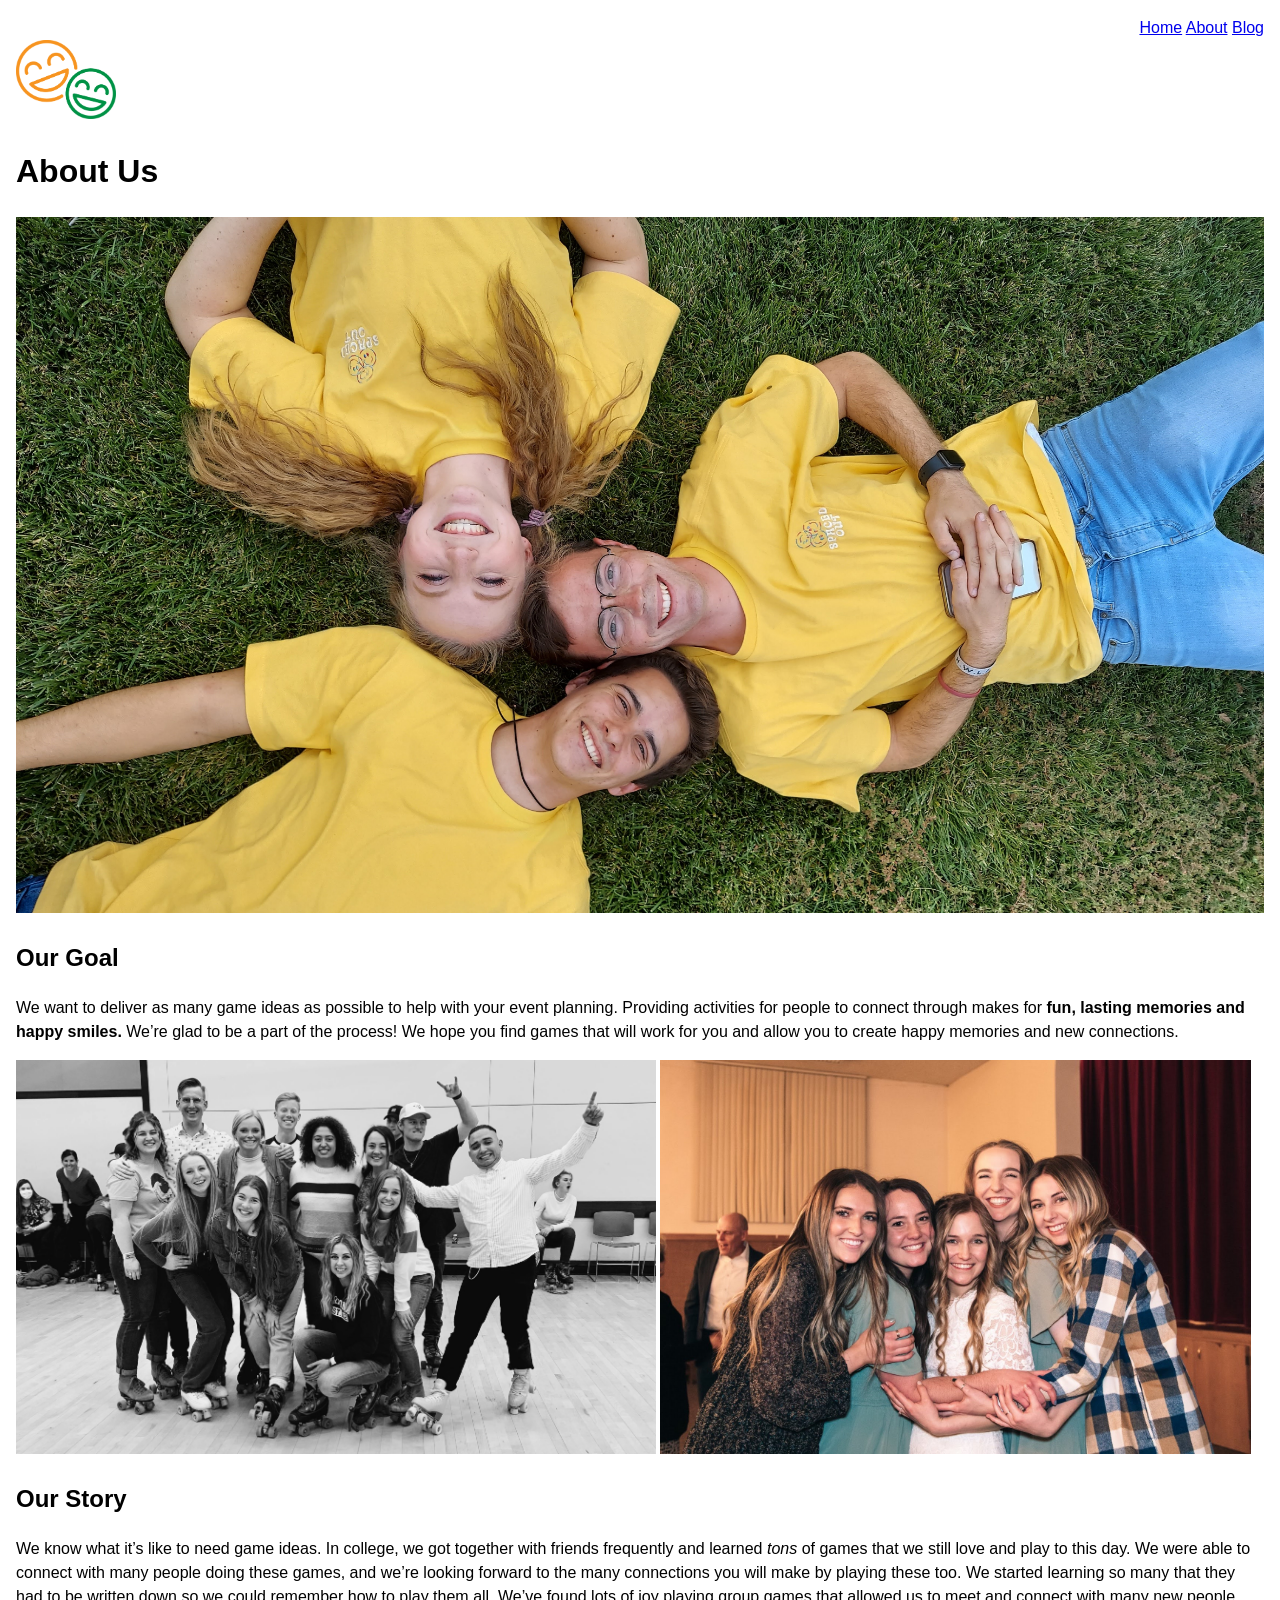
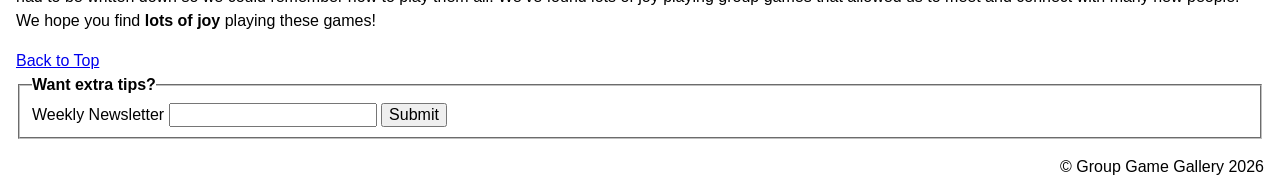
==== about.html @ 36cc520c "Initial commit" ====
<!doctype html>
<html class="no-js" lang="en">

<head>
  <meta charset="utf-8">
  <title>About Us</title>
  <meta name="description" content="How we started giving group games with no prep for free">
  <meta name="viewport" content="width=device-width, initial-scale=1, minimum-scale=1" />
  
  <!-- Defines preview content that will be displayed when your site is linked on twitter, reddit, etc-->
  <meta name="robots" content="index,follow" />
  <meta property="og:title" content="About Group Games Gallery"/>
  <meta property="og:type" content="Article"/>
  <meta property="og:url" content="https://kourtlyn-stradling.github.io/project1/">
  <meta property="og:image" content="https://img.freepik.com/premium-photo/young-happy-people-laughing-together-multiracial-friends-group-having-fun-city-street_169160-866.jpg"/>
  <meta name="twitter:card" content="summary" />

  <link rel="manifest" href="site.webmanifest"/>
  <link rel="apple-touch-icon" href="./assets/project 1 favicon.png"/>
  
  <!-- Link to your favicon. Place favicon in the root directory -->
  <link rel="icon" href="./assets/project 1 favicon.png"/>

  <link rel="stylesheet" href="normalize.css"/>
  <link rel="stylesheet" href="style.css"/>
  <script src="/script.js" defer></script>

  <meta name="theme-color" content="#fffafa"/>
</head>

<body>
  <header>
    <nav style="text-align: right;">
      <a href="index.html">Home</a>
      <a href="about.html">About</a>
      <a href="blog.html">Blog</a>
    </nav>
    <a href="index.html"><img src="./assets/project 1 logo.png" alt="Two smiling faces at an angle logo" width="100" height="70"></a>
  </header>
  
  <main>
    <h1 id="top">About Us</h1>

    <section>
      <img src="./assets/group photo 3.jpg" alt="three people laying on the ground with their heads together and smiling" width="2610" height="573">
      <h2>Our Goal</h2>
      <p>We want to deliver as many game ideas as possible to help with your event planning. Providing activities for people to connect through makes for <b>fun, lasting memories and happy smiles.</b> We’re glad to be a part of the process! We hope you find games that will work for you and allow you to create happy memories and new connections.</p>
    </section>
    <section>
      <img src="./assets/group photo 1.jpg" alt="group of people all smiling together" width="640" height="394">
      <img src="./assets/group photo 2.jpg" alt="group of girls in dresses smiling together" width="591" height="394">
      
      <h2>Our Story</h2>
      <p>We know what it’s like to need game ideas. In college, we got together with friends frequently and learned <em>tons</em> of games that we still love and play to this day. We were able to connect with many people doing these games, and we’re looking forward to the many connections you will make by playing these too. We started learning so many that they had to be written down so we could remember how to play them all. We’ve found lots of joy playing group games that allowed us to meet and connect with many new people. We hope you find <strong>lots of joy</strong> playing these games!</p>
    </section>

    <section>
      <a href="#top">Back to Top</a>
    </section>
  </main>
  
  <footer>
    <form>
      <fieldset>
        <legend><b>Want extra tips?</b></legend>
        <label>Weekly Newsletter</label>
        <input type="email" id="email" name="email" value="" required>
        <button type="submit">Submit</button>
      </fieldset>
    </form>
    <p style="text-align: right;">&copy; Group Game Gallery 2026</p>
  </footer>
</body>
</html>
---- style.css ----
/* a minimalist set of CSS resets */

/* default to border-box */
html {
  box-sizing: border-box;
  font-size: 16px;
}

*, *:before, *:after {
  box-sizing: inherit;
}

/* adjust typography defaults */
body {
  margin: 1rem;
  font-family: sans-serif;
  line-height: 1.5;
}

/* images and videos max out at full width */
img,
video {
  height: auto;
  max-width: 100%;
}
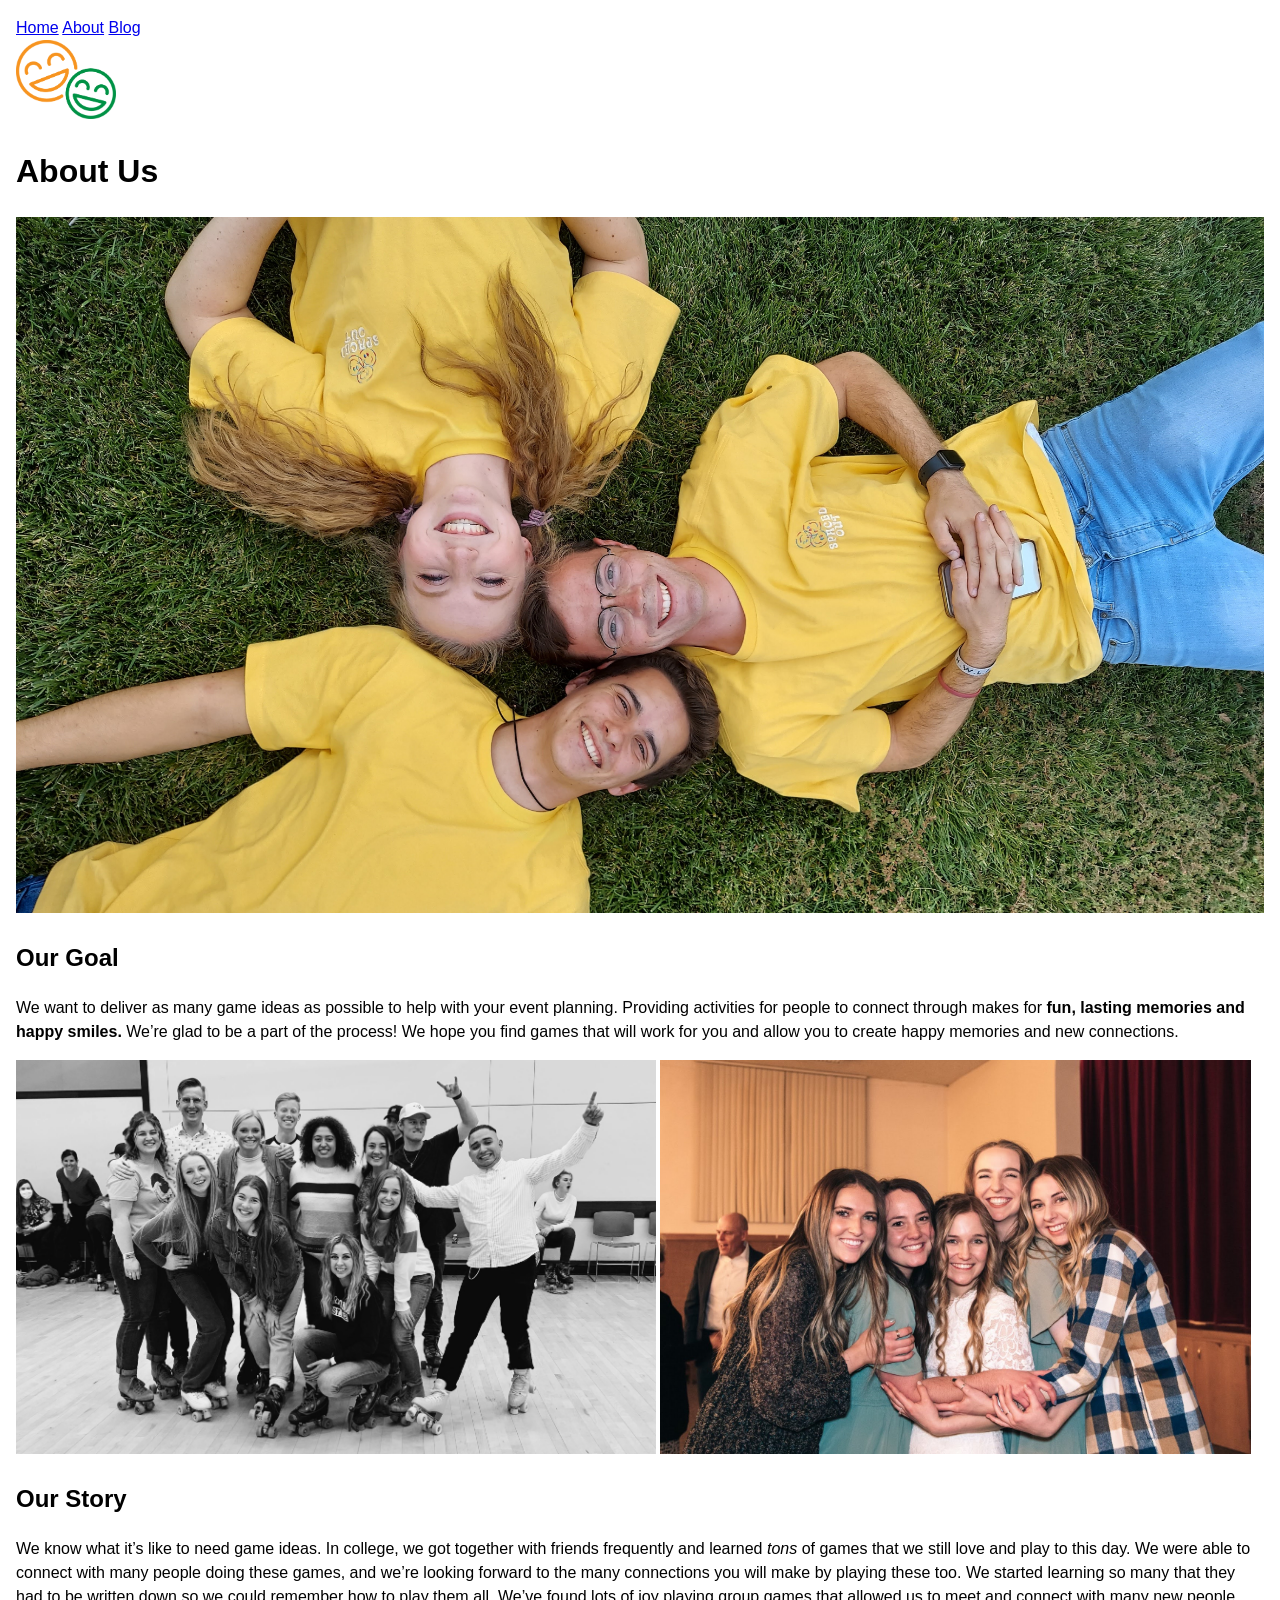
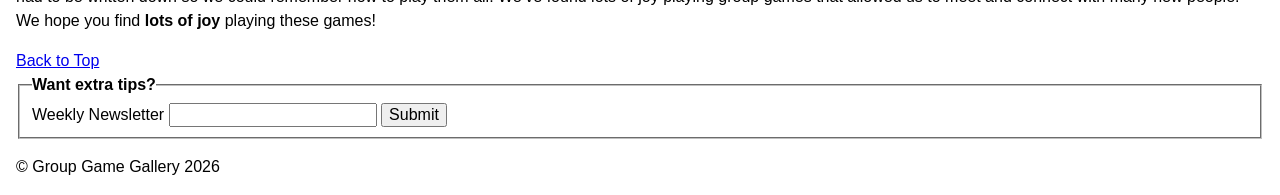
==== commit 37edb21f: "Removed deprecated tags Removed inline style from navigation and footer paragraph." ====
--- a/about.html
+++ b/about.html
@@ -30,7 +30,7 @@
 
 <body>
   <header>
-    <nav style="text-align: right;">
+    <nav>
       <a href="index.html">Home</a>
       <a href="about.html">About</a>
       <a href="blog.html">Blog</a>
@@ -68,7 +68,7 @@
         <button type="submit">Submit</button>
       </fieldset>
     </form>
-    <p style="text-align: right;">&copy; Group Game Gallery 2026</p>
+    <p>&copy; Group Game Gallery 2026</p>
   </footer>
 </body>
 </html>
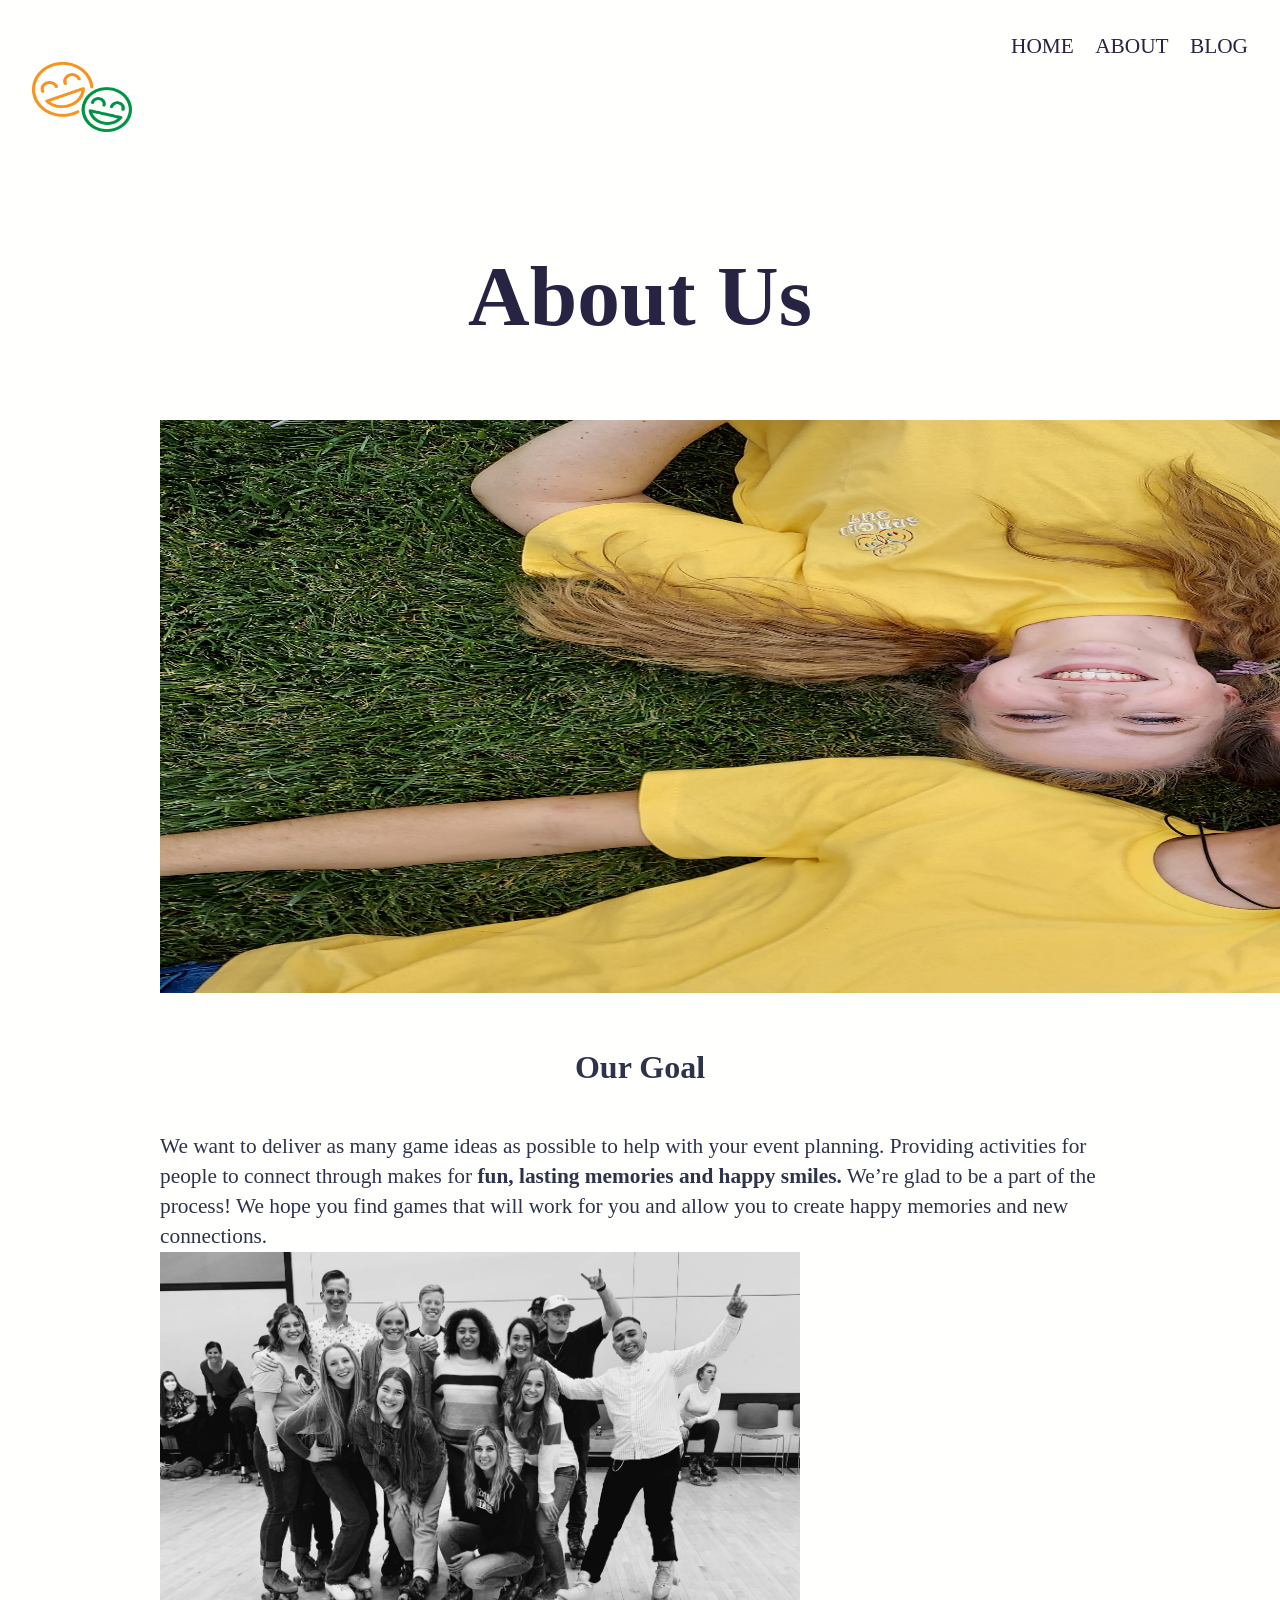
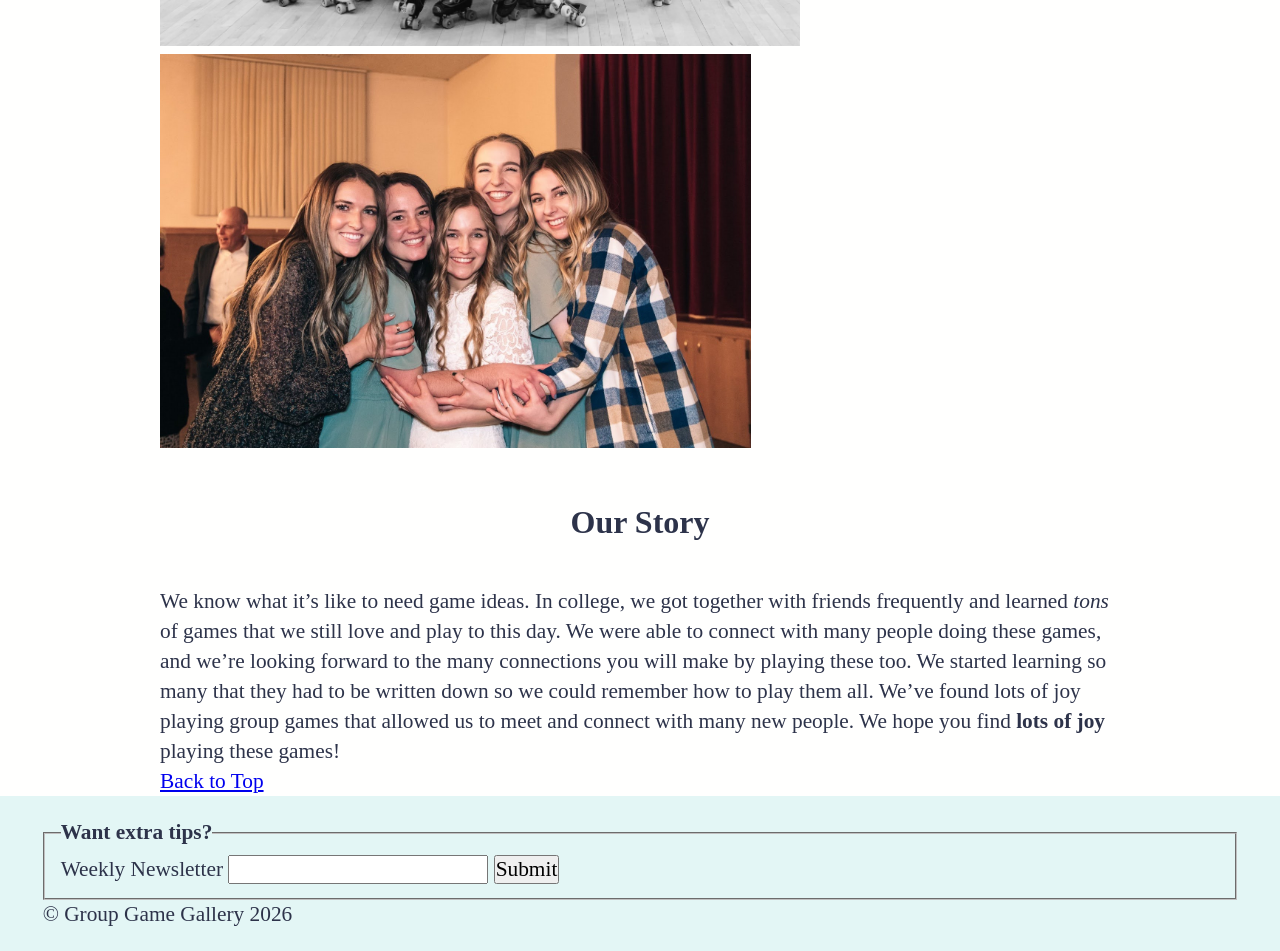
==== commit 09a6b8b9: "Add font embed code to about.html Added font embed code for custom fonts." ====
--- a/about.html
+++ b/about.html
@@ -6,6 +6,11 @@
   <title>About Us</title>
   <meta name="description" content="How we started giving group games with no prep for free">
   <meta name="viewport" content="width=device-width, initial-scale=1, minimum-scale=1" />
+
+  <!-- Font Embed Code -->
+  <link rel="preconnect" href="https://fonts.googleapis.com">
+  <link rel="preconnect" href="https://fonts.gstatic.com" crossorigin>
+  <link href="https://fonts.googleapis.com/css2?family=Bagel+Fat+One&family=Elms+Sans:ital,wght@0,100..900;1,100..900&display=swap" rel="stylesheet">
   
   <!-- Defines preview content that will be displayed when your site is linked on twitter, reddit, etc-->
   <meta name="robots" content="index,follow" />
--- a/style.css
+++ b/style.css
@@ -1,25 +1,83 @@
-/* a minimalist set of CSS resets */
-
-/* default to border-box */
-html {
+* {
+  margin: 0;
+  padding: 0;
   box-sizing: border-box;
-  font-size: 16px;
 }
 
-*, *:before, *:after {
-  box-sizing: inherit;
+html {
+  color: #2d334a;
+  line-height: 1.4;
+  font-size: 16pt;
+  background-color: #fffffe;
+  /* CHOOSE FONTS AND EMBED IN HTML FIRST */
+  font-family: ;
 }
 
-/* adjust typography defaults */
-body {
-  margin: 1rem;
-  font-family: sans-serif;
-  line-height: 1.5;
+main {
+  width: 75vw;
+  margin: auto;
 }
 
-/* images and videos max out at full width */
-img,
-video {
-  height: auto;
-  max-width: 100%;
-}+header {
+  width: 100%;
+  padding: 1.5rem;
+}
+
+nav {
+  display: flex;
+  flex-direction: row;
+  justify-content: flex-end;
+  gap: 1rem;
+  text-transform: uppercase;
+  font-weight: 400;
+}
+
+nav a {
+  color: #272343;
+  text-decoration: none;
+}
+
+h1 {
+  font-size: 4rem;
+  margin: 3rem auto;
+  text-align: center;
+  color: #272343;
+}
+
+h2 {
+  text-align: center;
+  margin: 2rem auto;
+}
+
+.home-page p {
+  text-align: center;
+  margin: 0 auto 2rem auto;
+}
+
+.button {
+  max-width: 20vw;
+  min-width: 200px;
+  background-color: #ffd803;
+  margin: 1rem auto 4rem auto;
+  padding: 1rem 2rem;
+  text-align: center;
+  text-transform: uppercase;
+  letter-spacing: 0.1rem;
+  border-radius: 50px;
+}
+
+.button a {
+  color: #272343;
+  text-decoration: none;
+  font-size: 1.25vw;
+}
+
+.hero {
+  object-fit: cover;
+  border-radius: 10px;
+}
+
+footer {
+  padding: 1rem 2rem;
+  background-color: #e3f6f5;
+}
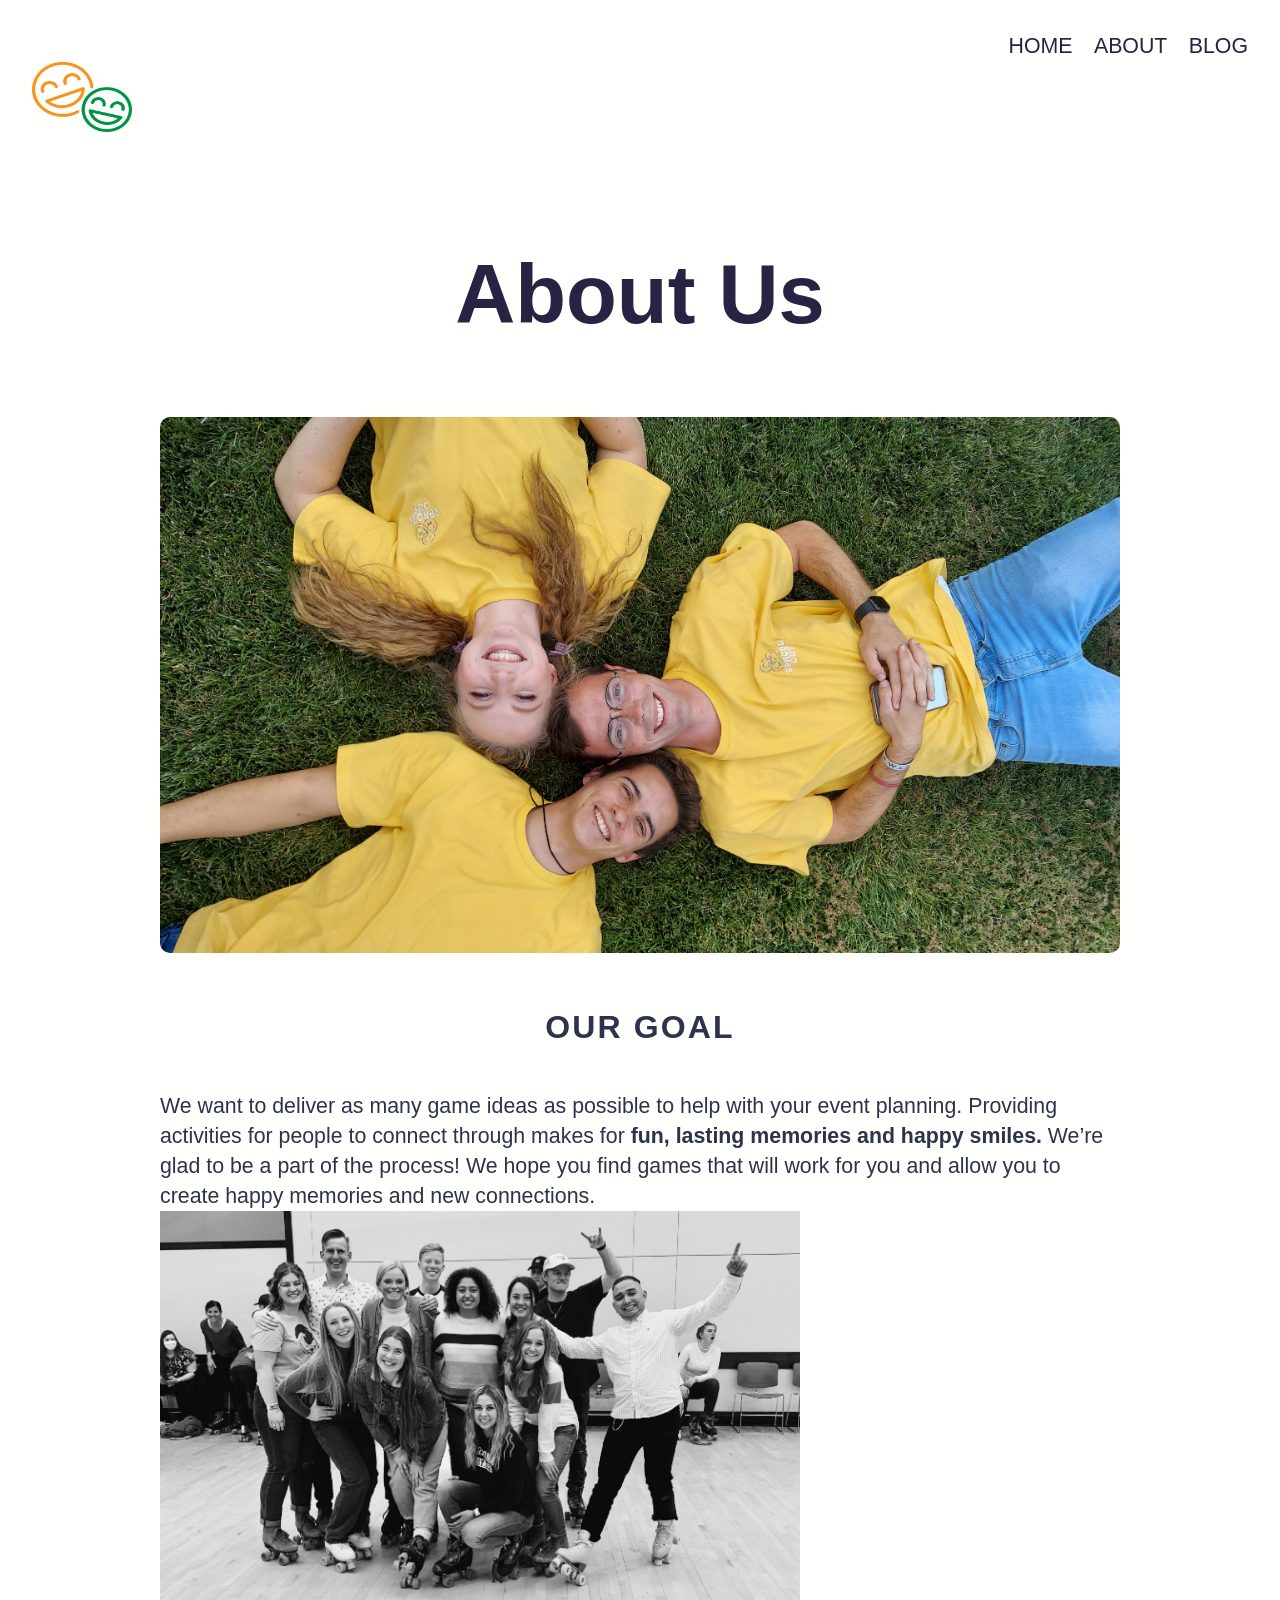
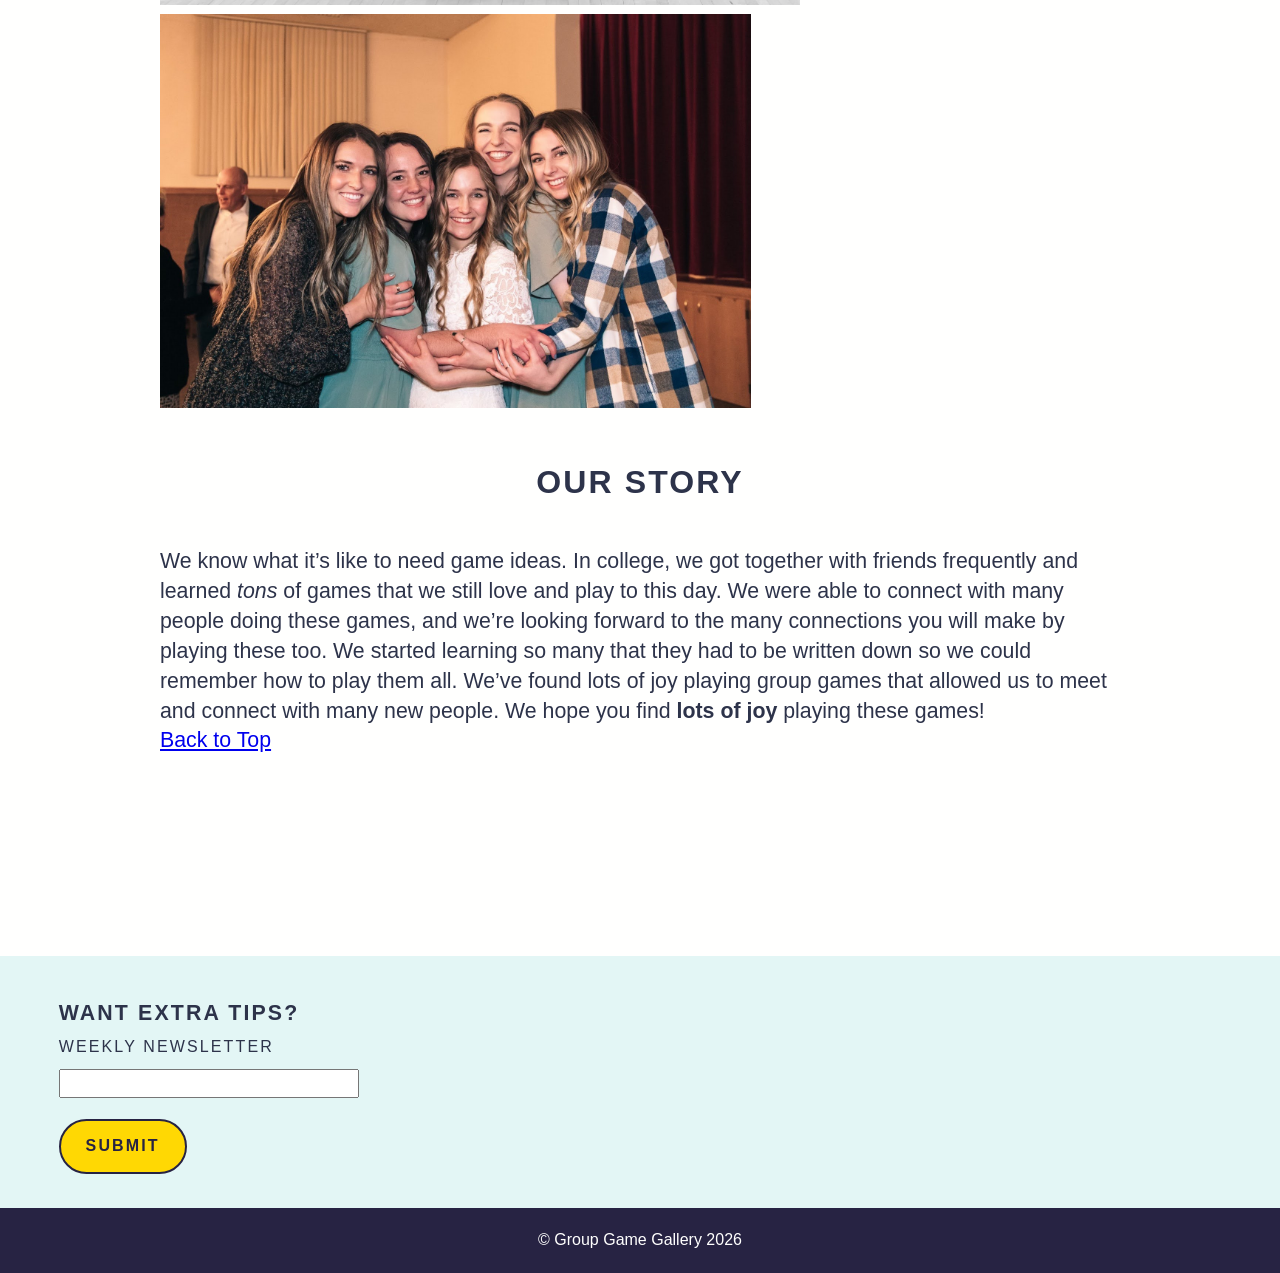
==== commit ca7855d6: "Add classes to images & footer p" ====
--- a/about.html
+++ b/about.html
@@ -47,20 +47,21 @@
     <h1 id="top">About Us</h1>
 
     <section>
-      <img src="./assets/group photo 3.jpg" alt="three people laying on the ground with their heads together and smiling" width="2610" height="573">
+      <img src="./assets/group photo 3.jpg" alt="three people laying on the ground with their heads together and smiling" class="hero" width="2610" height="573">
       <h2>Our Goal</h2>
       <p>We want to deliver as many game ideas as possible to help with your event planning. Providing activities for people to connect through makes for <b>fun, lasting memories and happy smiles.</b> We’re glad to be a part of the process! We hope you find games that will work for you and allow you to create happy memories and new connections.</p>
     </section>
-    <section>
-      <img src="./assets/group photo 1.jpg" alt="group of people all smiling together" width="640" height="394">
-      <img src="./assets/group photo 2.jpg" alt="group of girls in dresses smiling together" width="591" height="394">
+    
+    <section class="grid">
+      <img src="./assets/group photo 1.jpg" alt="group of people all smiling together" class="left-photo" width="640" height="394">
+      <img src="./assets/group photo 2.jpg" alt="group of girls in dresses smiling together" class="right-photo" width="591" height="394">
       
       <h2>Our Story</h2>
       <p>We know what it’s like to need game ideas. In college, we got together with friends frequently and learned <em>tons</em> of games that we still love and play to this day. We were able to connect with many people doing these games, and we’re looking forward to the many connections you will make by playing these too. We started learning so many that they had to be written down so we could remember how to play them all. We’ve found lots of joy playing group games that allowed us to meet and connect with many new people. We hope you find <strong>lots of joy</strong> playing these games!</p>
     </section>
 
     <section>
-      <a href="#top">Back to Top</a>
+      <a href="#top" class="top">Back to Top</a>
     </section>
   </main>
   
@@ -73,7 +74,7 @@
         <button type="submit">Submit</button>
       </fieldset>
     </form>
-    <p>&copy; Group Game Gallery 2026</p>
+    <p class="copyright">&copy; Group Game Gallery 2026</p>
   </footer>
 </body>
 </html>
--- a/style.css
+++ b/style.css
@@ -9,8 +9,7 @@
   line-height: 1.4;
   font-size: 16pt;
   background-color: #fffffe;
-  /* CHOOSE FONTS AND EMBED IN HTML FIRST */
-  font-family: ;
+  font-family: "Elms Sans", Helvetica, sans-serif;
 }
 
 main {
@@ -38,7 +37,8 @@
 }
 
 h1 {
-  font-size: 4rem;
+  font-size: 6.5vw;
+  font-family: "Bagel Fat One", "Elms Sans", Helvetica, sans-serif;
   margin: 3rem auto;
   text-align: center;
   color: #272343;
@@ -47,6 +47,9 @@
 h2 {
   text-align: center;
   margin: 2rem auto;
+  font-size: 2.5vw;
+  text-transform: uppercase;
+  letter-spacing: 0.1rem;
 }
 
 .home-page p {
@@ -56,9 +59,9 @@
 
 .button {
   max-width: 20vw;
-  min-width: 200px;
+  min-width: 350px;
   background-color: #ffd803;
-  margin: 1rem auto 4rem auto;
+  margin: 6rem auto 4rem auto;
   padding: 1rem 2rem;
   text-align: center;
   text-transform: uppercase;
@@ -70,14 +73,81 @@
   color: #272343;
   text-decoration: none;
   font-size: 1.25vw;
+  font-weight: 700;
 }
 
 .hero {
   object-fit: cover;
   border-radius: 10px;
+  width: 100%;
+  height: 50%;
 }
 
 footer {
-  padding: 1rem 2rem;
+  margin-top: 200px;
+  padding: 1rem 0 0 0;
   background-color: #e3f6f5;
 }
+
+form {
+  margin: 1rem 2rem;
+}
+
+fieldset {
+  display: flex;
+  flex-direction: column;
+  border: none;
+}
+
+legend {
+  text-transform: uppercase;
+  letter-spacing: 0.1rem;
+}
+
+label {
+  text-transform: uppercase;
+  letter-spacing: 0.1rem;
+  font-size: 0.75rem;
+}
+
+input {
+  margin: 0.5rem 0 1rem 0;
+  max-width: 300px;
+  min-width: 20vw;
+}
+
+button {
+  max-width: 10vw;
+  min-width: 100px;
+  background-color: #ffd803;
+  border-style: none;
+  border-radius: 50px;
+  border: 2px solid #272343;
+  padding: 0.75rem 0;
+  font-size: 0.75rem;
+  text-transform: uppercase;
+  font-weight: 700;
+  letter-spacing: 0.1rem;
+  color: #272343;
+}
+
+.sources {
+  font-size: 0.75rem;
+  margin: 2rem 0 0 3rem;
+}
+
+.sources a {
+  color: #2d334a;
+  text-decoration: none;
+  padding-right: 1rem;
+}
+
+.copyright {
+  font-size: 0.75rem;
+  text-align: center;
+  color: #fffffe;
+  background-color: #272343;
+  margin-top: 1rem;
+  padding: 1rem;
+}
+
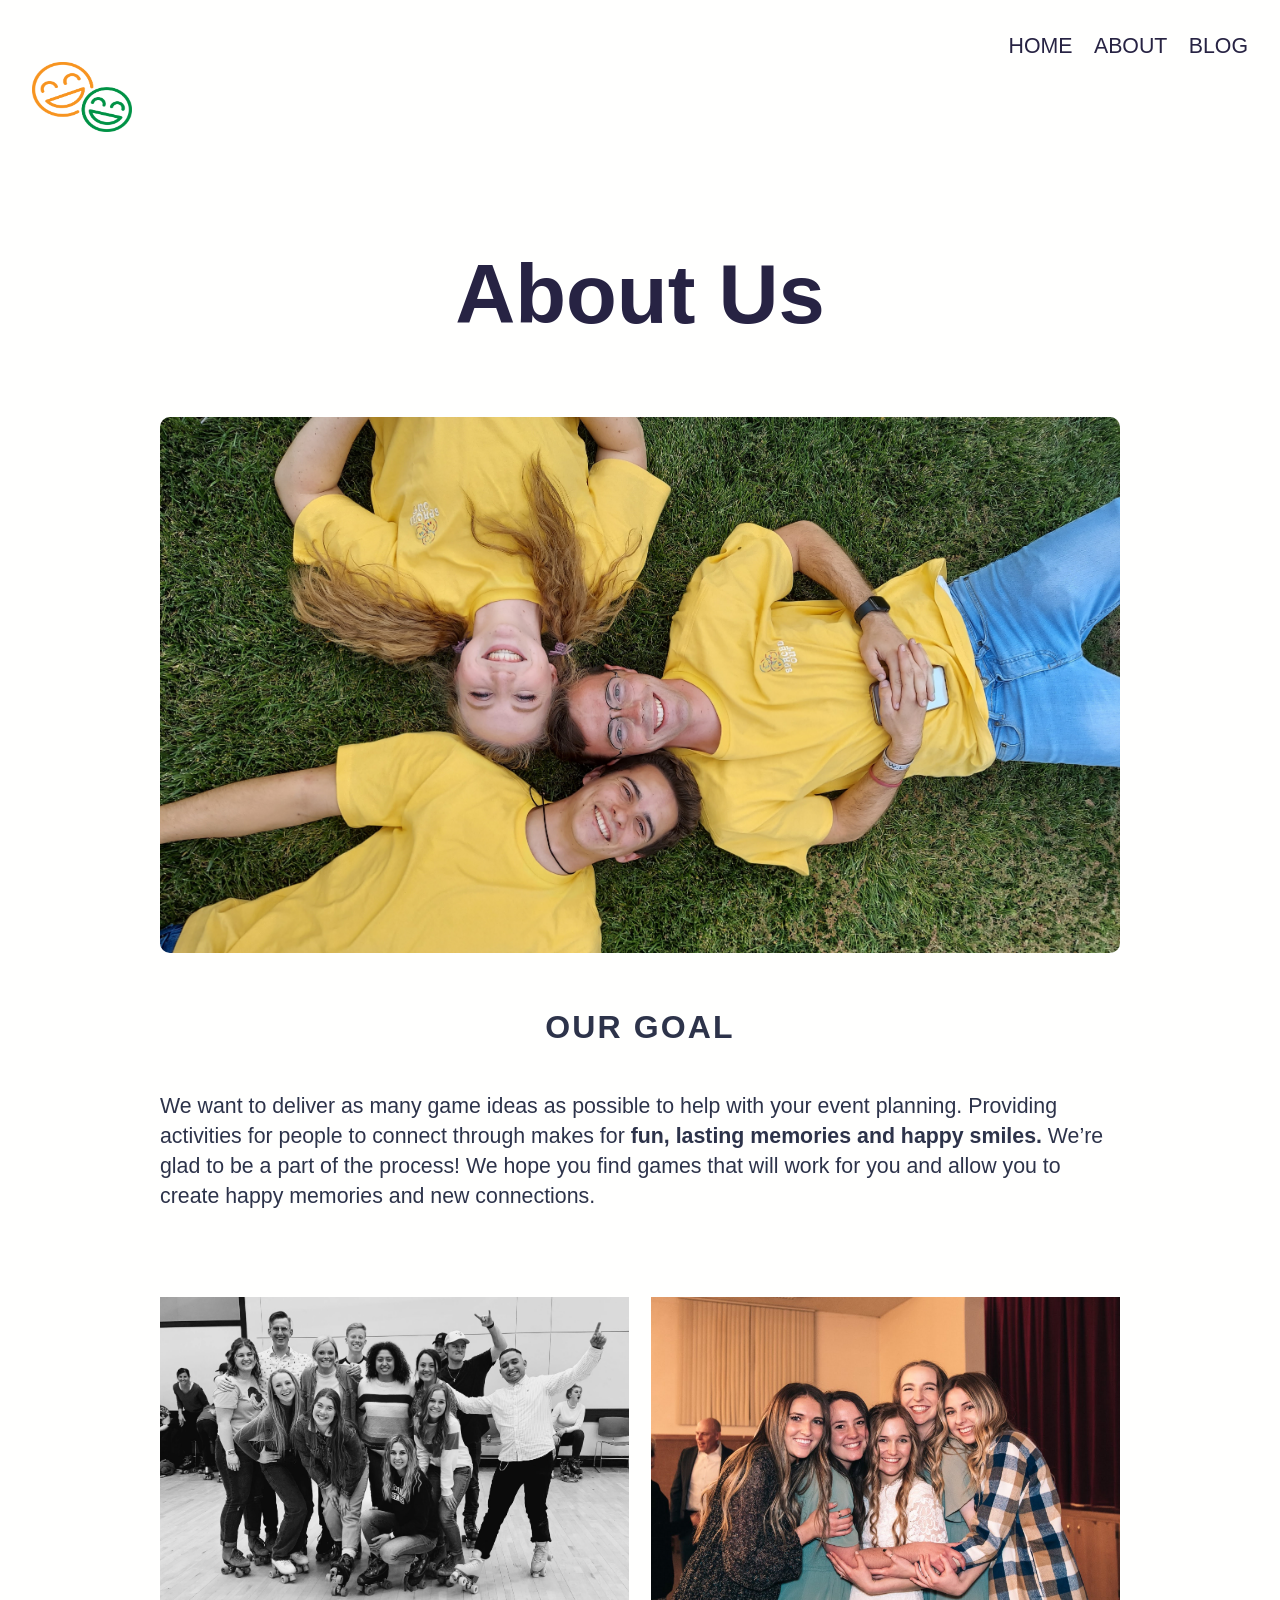
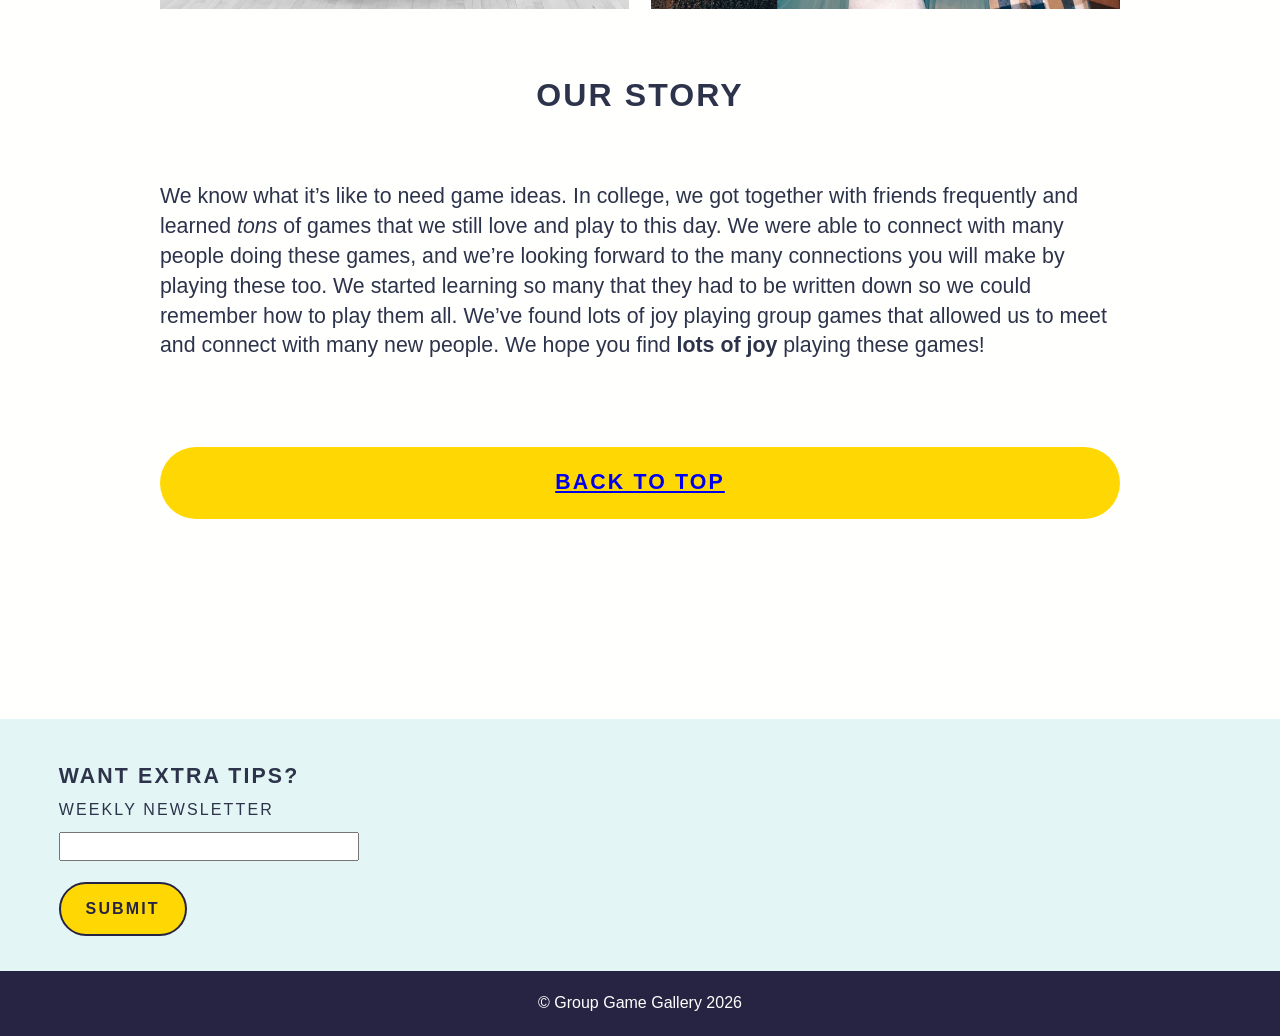
==== commit e11aab5a: "moved class="top" from line 64 to 63" ====
--- a/about.html
+++ b/about.html
@@ -60,8 +60,8 @@
       <p>We know what it’s like to need game ideas. In college, we got together with friends frequently and learned <em>tons</em> of games that we still love and play to this day. We were able to connect with many people doing these games, and we’re looking forward to the many connections you will make by playing these too. We started learning so many that they had to be written down so we could remember how to play them all. We’ve found lots of joy playing group games that allowed us to meet and connect with many new people. We hope you find <strong>lots of joy</strong> playing these games!</p>
     </section>
 
-    <section>
-      <a href="#top" class="top">Back to Top</a>
+    <section class="top">
+      <a href="#top">Back to Top</a>
     </section>
   </main>
   
--- a/style.css
+++ b/style.css
@@ -83,6 +83,43 @@
   height: 50%;
 }
 
+/* ABOUT */
+.grid {
+  display: grid;
+  grid-template-columns: 1fr 1fr;
+  gap: 1rem;
+  margin: 4rem 0;
+}
+
+.grid img {
+  object-fit: cover;
+  width: 100%;
+  height: 100%;
+}
+
+.grid h2 {
+  grid-column: 1 / 3;
+}
+
+.grid p {
+  grid-column: 1 /3;
+}
+
+.top {
+  text-align: center;
+  margin: 3rem auto;
+  text-transform: uppercase;
+  letter-spacing: 0.1rem;
+  background-color: #ffd803;
+  padding: 1rem;
+  border-radius: 50px;
+  text-decoration: none;
+  color: #272343;
+  font-weight: 700;
+}
+
+/* FOOTER */
+
 footer {
   margin-top: 200px;
   padding: 1rem 0 0 0;
@@ -151,3 +188,5 @@
   padding: 1rem;
 }
 
+
+
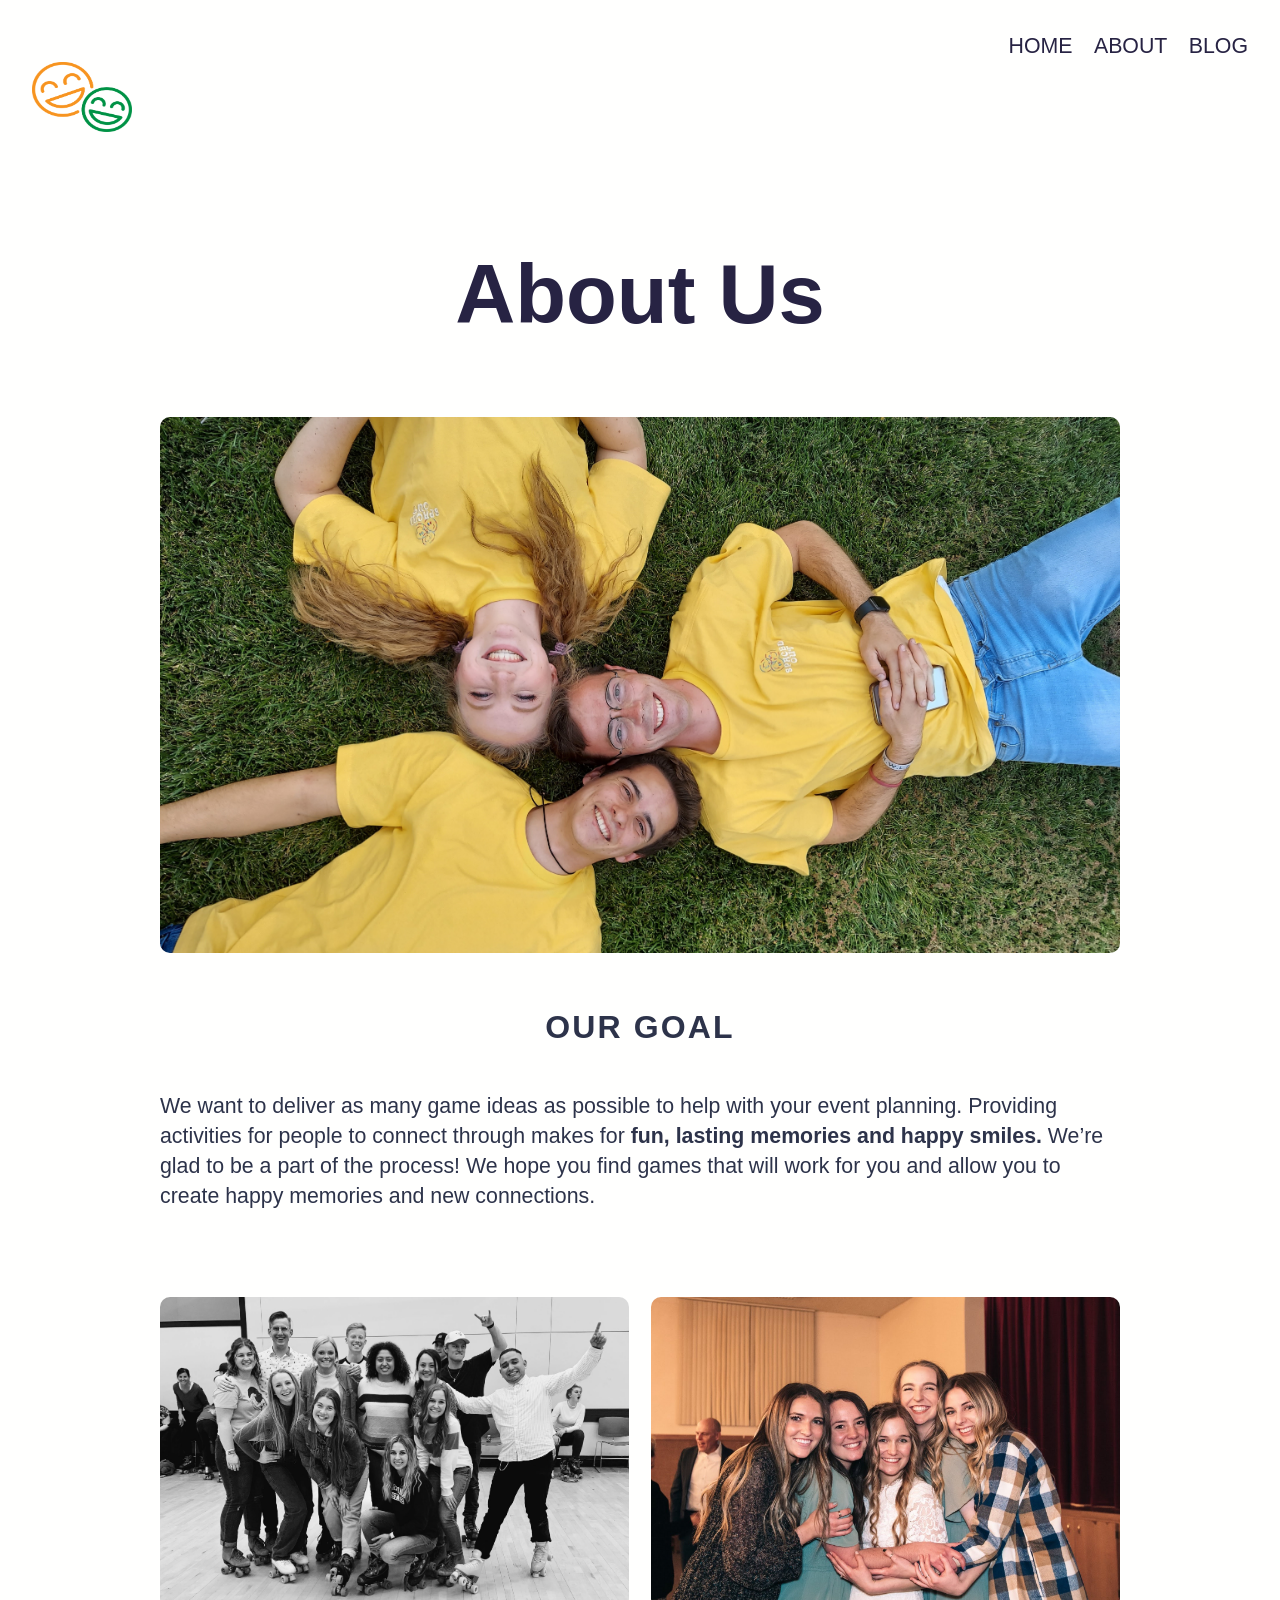
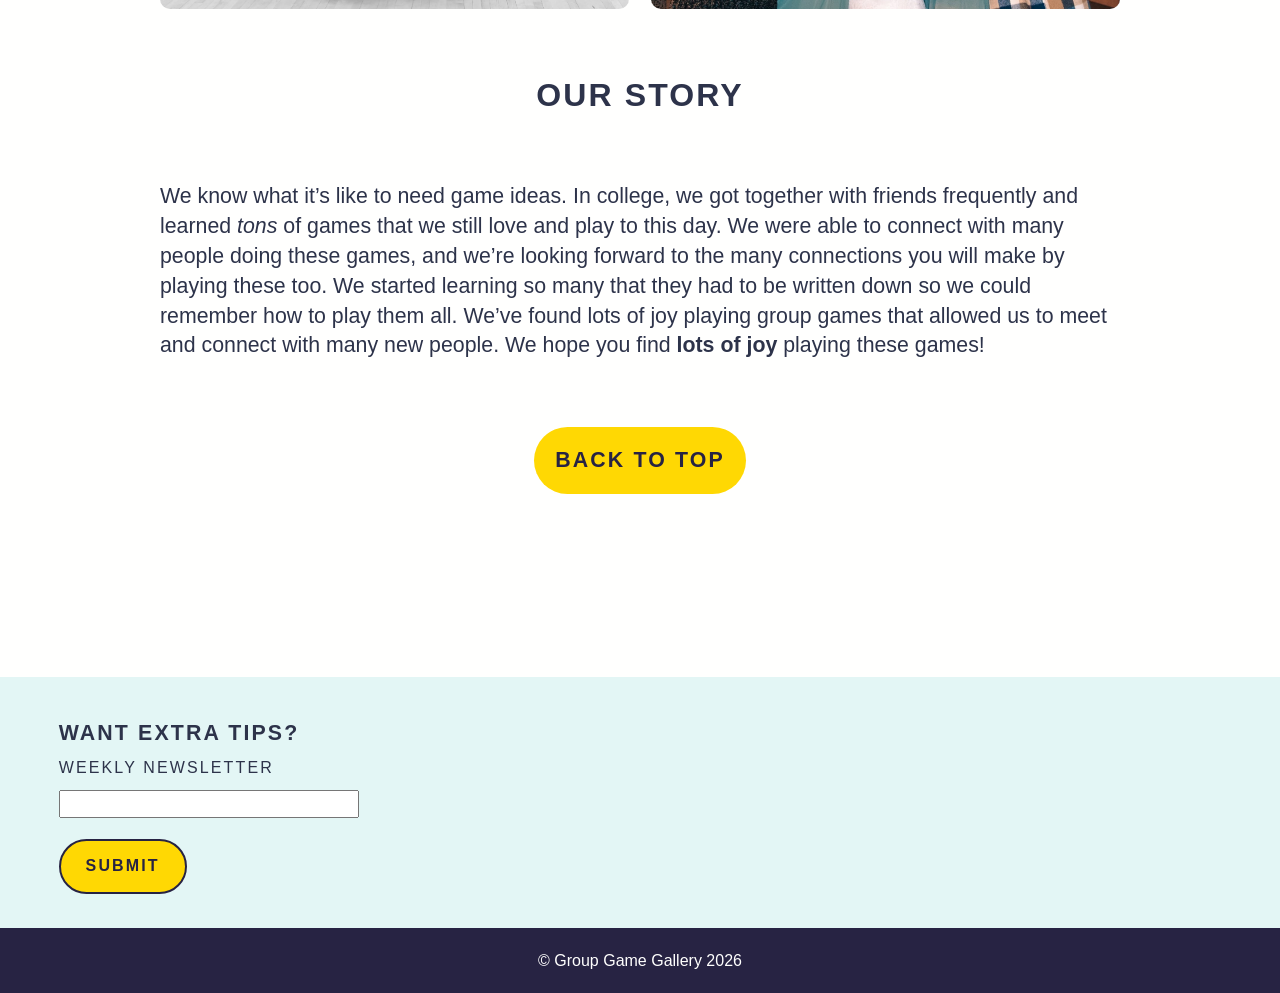
==== commit 1a7a1812: "Add newsletter class to form in about.html" ====
--- a/about.html
+++ b/about.html
@@ -66,7 +66,7 @@
   </main>
   
   <footer>
-    <form>
+    <form class="newsletter">
       <fieldset>
         <legend><b>Want extra tips?</b></legend>
         <label>Weekly Newsletter</label>
--- a/style.css
+++ b/style.css
@@ -95,6 +95,7 @@
   object-fit: cover;
   width: 100%;
   height: 100%;
+  border-radius: 10px;
 }
 
 .grid h2 {
@@ -110,12 +111,176 @@
   margin: 3rem auto;
   text-transform: uppercase;
   letter-spacing: 0.1rem;
+}
+
+.top a {
   background-color: #ffd803;
   padding: 1rem;
   border-radius: 50px;
   text-decoration: none;
   color: #272343;
   font-weight: 700;
+}
+
+/* BLOG PAGE */
+
+            /* JUMP TO STYLES */
+
+.jump-to {
+  margin-bottom: 5rem;
+}
+
+.jump-to h4 {
+  font-size: 1.25rem;
+  text-transform: uppercase;
+  text-align: center;
+  margin: 2rem auto 1rem auto; 
+}
+
+.jump-to ol {
+  display: flex;
+  flex-direction: row;
+  list-style-type: none;
+  justify-content: space-between;
+  align-items: center;
+  flex-wrap: wrap;
+  column-gap: 0.75rem;
+  row-gap: 2rem;
+  margin-top: 2rem;
+  font-size: 0.75rem;
+  letter-spacing: 0.08rem;
+}
+
+.jump-to ol a {
+  text-decoration: none;
+  color: #272343;
+  font-weight: 700;
+  background-color: #ffd803;
+  border-radius: 50rem;
+  padding: 0.75rem;
+}
+
+            /* SUPPLIES SECTION STYLES */
+
+.supplies {
+  background-color: #e3f6f5;
+  border-radius: 10px;
+  padding: 1rem 3rem 2rem;
+}
+
+li ul {
+  padding-left: 1rem;
+  margin-bottom: 1rem;
+}
+
+            /* GROUP SIZE STYLES */
+
+.group-size p {
+  text-align: center;
+  margin-bottom: 3rem;
+}
+
+            /* HOW TO PLAY STYLES */
+
+.how-to-play img {
+  width: 70%;
+  height: auto;
+  display: block;
+  margin: auto;
+  border-radius: 10px;
+}
+
+.how-to-play p {
+  padding-bottom: 1rem;
+}
+
+.how-to-play h4 {
+  padding-bottom: 0.25rem;
+  font-style: italic;
+  font-weight: 700;
+  text-transform: uppercase;
+  border-bottom: 2px solid #bae8e8;
+  margin: 2rem 0 0.5rem;
+}
+
+            /* RECOMMENDATIONS STYLES */
+
+.recommendations img {
+  width: 70%;
+  height: auto;
+  display: block;
+  margin: 3rem auto;
+  border-radius: 10px;
+}
+
+.recommendations p {
+  padding-bottom: 1rem;
+}
+
+.recommendations h4 {
+  padding-bottom: 0.25rem;
+  font-style: italic;
+  font-weight: 700;
+  text-transform: uppercase;
+  border-bottom: 2px solid #bae8e8;
+  margin: 2rem 0 0.5rem;
+}
+
+            /* VIDEO STYLES */
+
+video {
+  display: block;
+  margin: auto;
+}
+
+            /* QUESTIONS STYLES */
+
+.questions form {
+  width: 50vw;
+  margin: auto;
+  border: 2px solid #bae8e8;
+  border-radius: 10px;
+  padding: 1rem;
+  text-align: center;
+}
+
+.questions fieldset {
+  display: flex;
+  flex-direction: column;
+  justify-content: center;
+  align-items: center;
+  border: none;
+}
+
+.questions legend {
+  text-transform: uppercase;
+  letter-spacing: 0.1rem;
+}
+
+.questions label {
+  text-transform: uppercase;
+  letter-spacing: 0.1rem;
+  font-size: 0.75rem;
+}
+
+.questions input {
+  margin: 1rem;
+  width: 25vw;
+}
+
+.questions button {
+  max-width: 20vw;
+  min-width: 100px;
+  background-color: #ffd803;
+  border-style: none;
+  border-radius: 50px;
+  border: 2px solid #272343;
+  padding: 0.75rem 1rem;
+  font-size: 0.75rem;
+  text-transform: uppercase;
+  font-weight: 700;
+  letter-spacing: 0.1rem;
+  color: #272343;
 }
 
 /* FOOTER */
@@ -126,34 +291,34 @@
   background-color: #e3f6f5;
 }
 
-form {
+footer form {
   margin: 1rem 2rem;
 }
 
-fieldset {
+.newsletter fieldset {
   display: flex;
   flex-direction: column;
   border: none;
 }
 
-legend {
-  text-transform: uppercase;
-  letter-spacing: 0.1rem;
-}
-
-label {
-  text-transform: uppercase;
-  letter-spacing: 0.1rem;
-  font-size: 0.75rem;
-}
-
-input {
+.newsletter legend {
+  text-transform: uppercase;
+  letter-spacing: 0.1rem;
+}
+
+.newsletter label {
+  text-transform: uppercase;
+  letter-spacing: 0.1rem;
+  font-size: 0.75rem;
+}
+
+.newsletter input {
   margin: 0.5rem 0 1rem 0;
   max-width: 300px;
   min-width: 20vw;
 }
 
-button {
+.newsletter button {
   max-width: 10vw;
   min-width: 100px;
   background-color: #ffd803;
@@ -190,3 +355,5 @@
 
 
 
+
+
